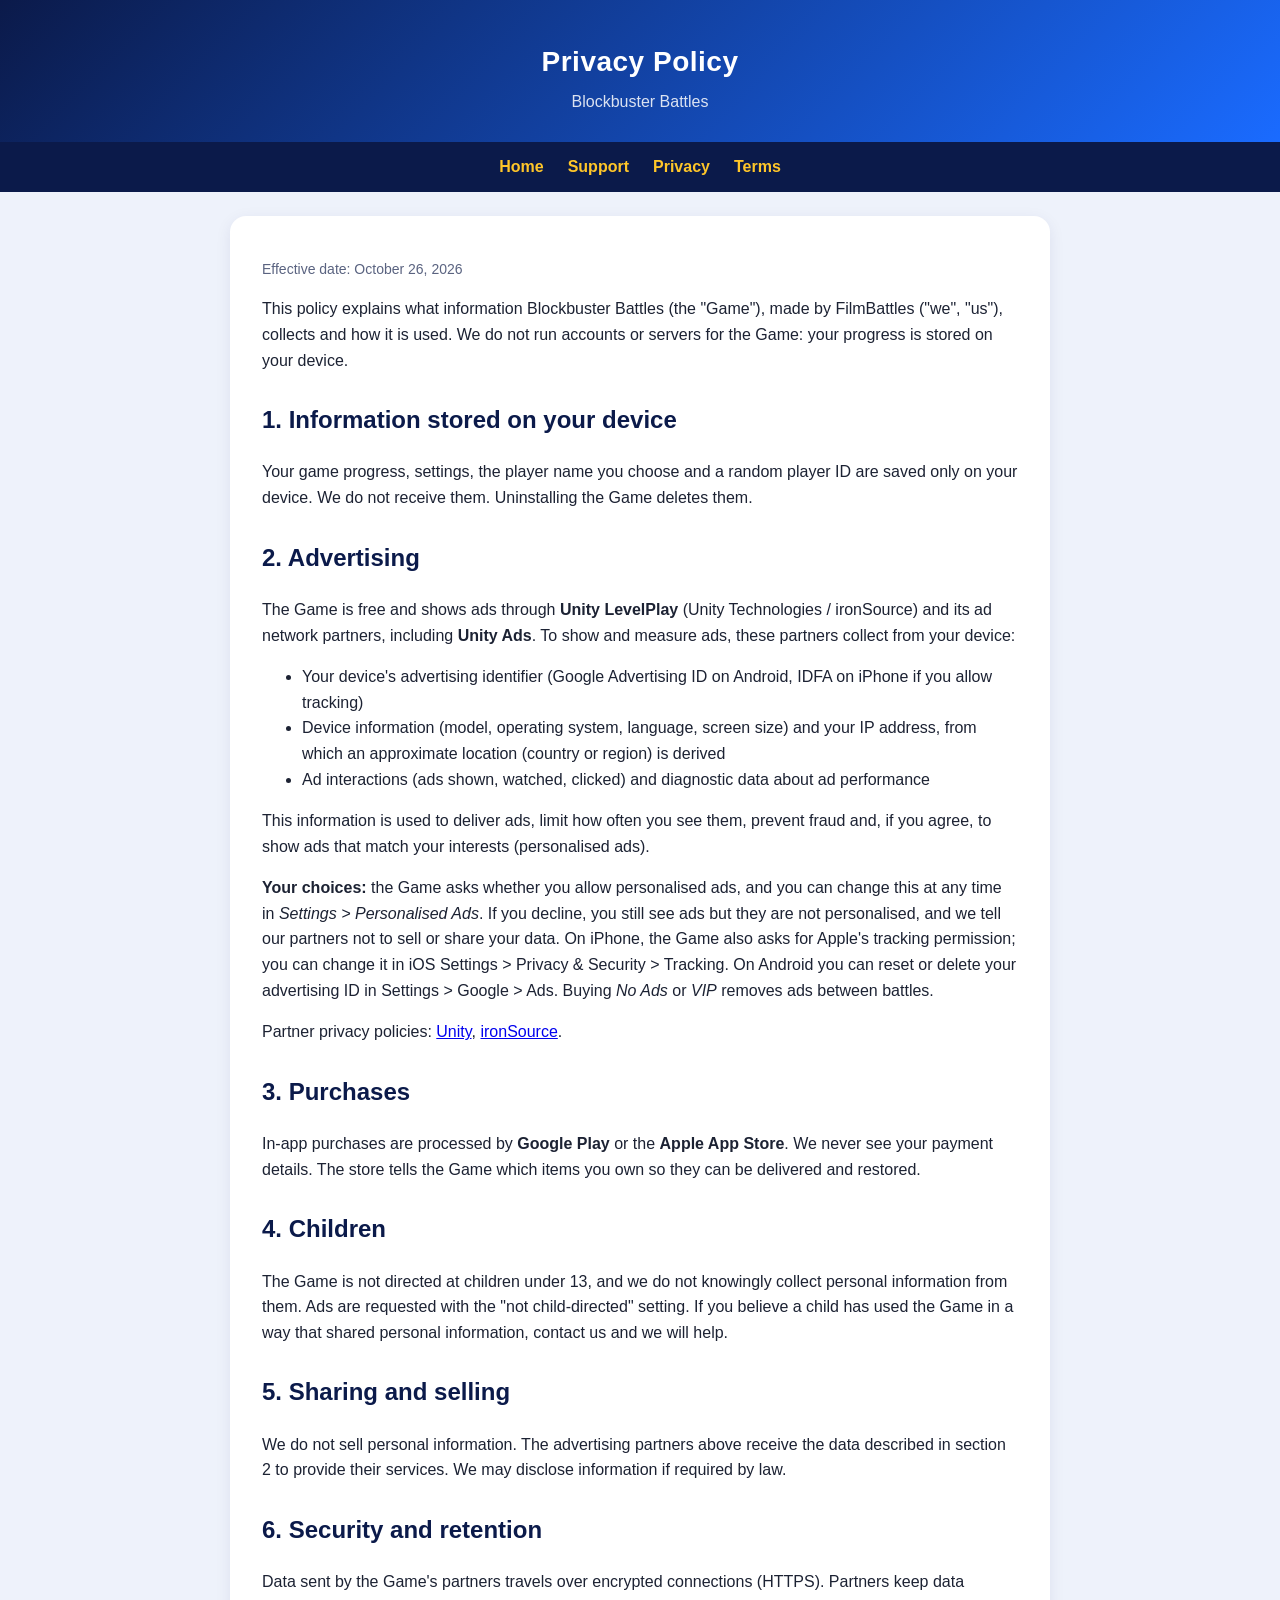
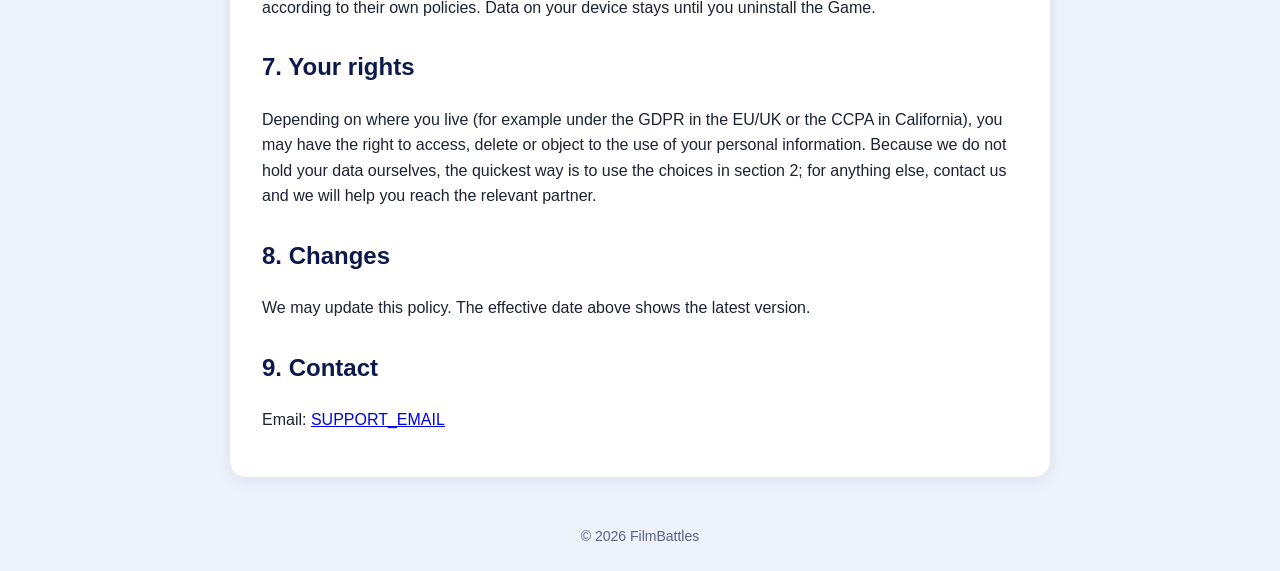
==== privacy.html @ 7f4b6ec8 "Add files via upload" ====
<!DOCTYPE html>
<html lang="en">
<head>
<meta charset="utf-8">
<meta name="viewport" content="width=device-width, initial-scale=1">
<title>Privacy Policy - Blockbuster Battles</title>
<link rel="stylesheet" href="style.css">
</head>
<body>
<header><h1>Privacy Policy</h1><p>Blockbuster Battles</p></header>
<nav><a href="index.html">Home</a><a href="support.html">Support</a><a href="privacy.html">Privacy</a><a href="terms.html">Terms</a></nav>
<main>
<p class="muted">Effective date: October 26, 2026</p>

<p>This policy explains what information Blockbuster Battles (the "Game"), made by FilmBattles ("we", "us"), collects
and how it is used. We do not run accounts or servers for the Game: your progress is stored on your device.</p>

<h2>1. Information stored on your device</h2>
<p>Your game progress, settings, the player name you choose and a random player ID are saved only on your device. We do not
receive them. Uninstalling the Game deletes them.</p>

<h2>2. Advertising</h2>
<p>The Game is free and shows ads through <strong>Unity LevelPlay</strong> (Unity Technologies / ironSource) and its
ad network partners, including <strong>Unity Ads</strong>. To show and measure ads, these partners collect from your
device:</p>
<ul>
  <li>Your device's advertising identifier (Google Advertising ID on Android, IDFA on iPhone if you allow tracking)</li>
  <li>Device information (model, operating system, language, screen size) and your IP address, from which an approximate
  location (country or region) is derived</li>
  <li>Ad interactions (ads shown, watched, clicked) and diagnostic data about ad performance</li>
</ul>
<p>This information is used to deliver ads, limit how often you see them, prevent fraud and, if you agree, to show ads
that match your interests (personalised ads).</p>
<p><strong>Your choices:</strong> the Game asks whether you allow personalised ads, and you can change this at any time in
<em>Settings &gt; Personalised Ads</em>. If you decline, you still see ads but they are not personalised, and we tell our
partners not to sell or share your data. On iPhone, the Game also asks for Apple's tracking permission; you can change it in
iOS Settings &gt; Privacy &amp; Security &gt; Tracking. On Android you can reset or delete your advertising ID in
Settings &gt; Google &gt; Ads. Buying <em>No Ads</em> or <em>VIP</em> removes ads between battles.</p>
<p>Partner privacy policies: <a href="https://unity.com/legal/game-player-and-app-user-privacy-policy">Unity</a>,
<a href="https://developers.is.com/ironsource-mobile/air/ironsource-mobile-privacy-policy/">ironSource</a>.</p>

<h2>3. Purchases</h2>
<p>In-app purchases are processed by <strong>Google Play</strong> or the <strong>Apple App Store</strong>. We never see
your payment details. The store tells the Game which items you own so they can be delivered and restored.</p>

<h2>4. Children</h2>
<p>The Game is not directed at children under 13, and we do not knowingly collect personal information from them. Ads are
requested with the "not child-directed" setting. If you believe a child has used the Game in a way that shared personal
information, contact us and we will help.</p>

<h2>5. Sharing and selling</h2>
<p>We do not sell personal information. The advertising partners above receive the data described in section 2 to provide
their services. We may disclose information if required by law.</p>

<h2>6. Security and retention</h2>
<p>Data sent by the Game's partners travels over encrypted connections (HTTPS). Partners keep data according to their own
policies. Data on your device stays until you uninstall the Game.</p>

<h2>7. Your rights</h2>
<p>Depending on where you live (for example under the GDPR in the EU/UK or the CCPA in California), you may have the right
to access, delete or object to the use of your personal information. Because we do not hold your data ourselves, the
quickest way is to use the choices in section 2; for anything else, contact us and we will help you reach the relevant
partner.</p>

<h2>8. Changes</h2>
<p>We may update this policy. The effective date above shows the latest version.</p>

<h2>9. Contact</h2>
<p>Email: <a href="mailto:SUPPORT_EMAIL">SUPPORT_EMAIL</a></p>
</main>
<footer>&copy; 2026 FilmBattles</footer>
</body>
</html>
---- style.css ----
:root { --navy: #0b1a4a; --blue: #1a6bff; --gold: #ffc629; --ink: #1c2233; }
* { box-sizing: border-box; }
body { margin: 0; font-family: "Segoe UI", Roboto, Helvetica, Arial, sans-serif; color: var(--ink); background: #eef2fb; line-height: 1.6; }
header { background: linear-gradient(135deg, var(--navy), var(--blue)); color: #fff; padding: 28px 20px; text-align: center; }
header img { width: 96px; height: 96px; border-radius: 22px; box-shadow: 0 6px 18px rgba(0,0,0,.35); }
header h1 { margin: 12px 0 4px; font-size: 28px; letter-spacing: .5px; }
header p { margin: 0; opacity: .85; }
nav { text-align: center; padding: 12px; background: var(--navy); }
nav a { color: var(--gold); margin: 0 12px; text-decoration: none; font-weight: 600; }
main { max-width: 820px; margin: 24px auto; background: #fff; padding: 28px 32px; border-radius: 16px; box-shadow: 0 4px 16px rgba(10,30,90,.08); }
h2 { color: var(--navy); margin-top: 28px; }
table { border-collapse: collapse; width: 100%; margin: 12px 0; }
th, td { border: 1px solid #d5dcef; padding: 8px 10px; text-align: left; vertical-align: top; }
th { background: #f2f5fd; }
.muted { color: #5a6380; font-size: 14px; }
footer { text-align: center; padding: 24px; color: #5a6380; font-size: 14px; }
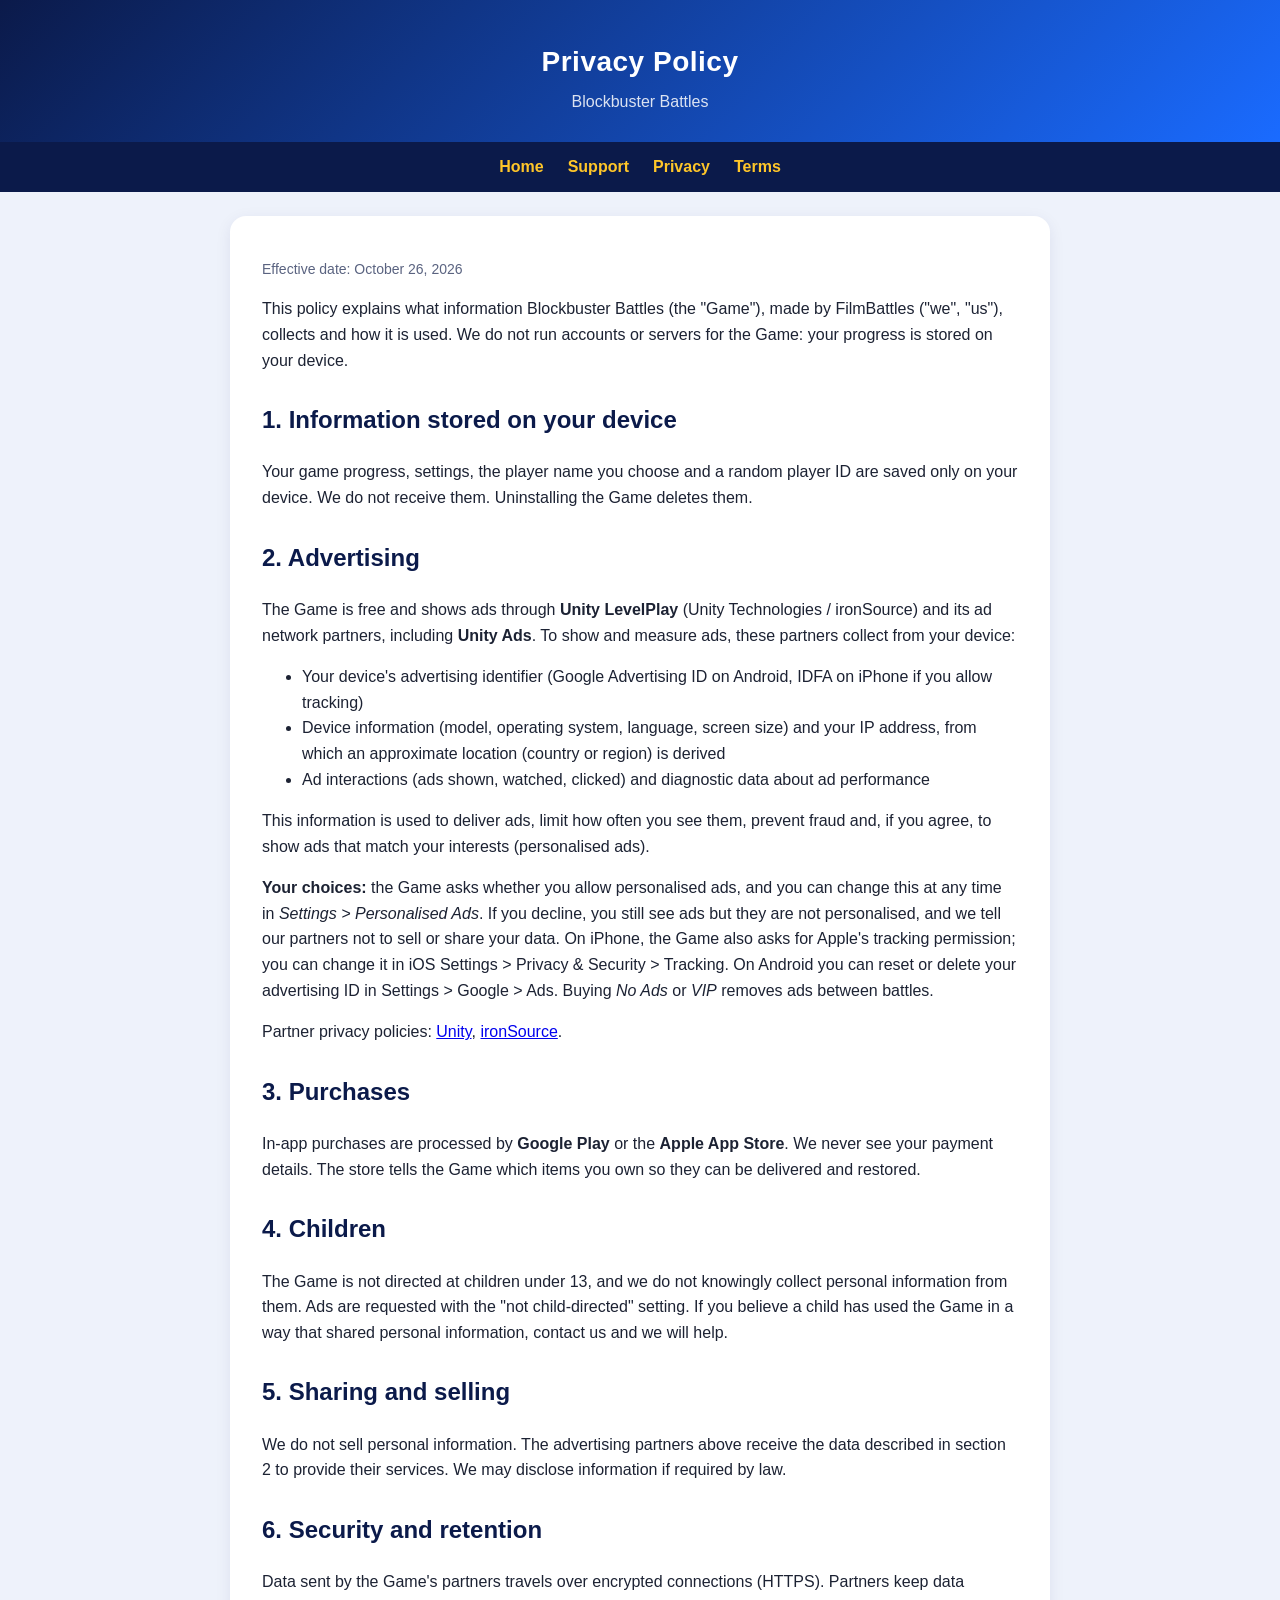
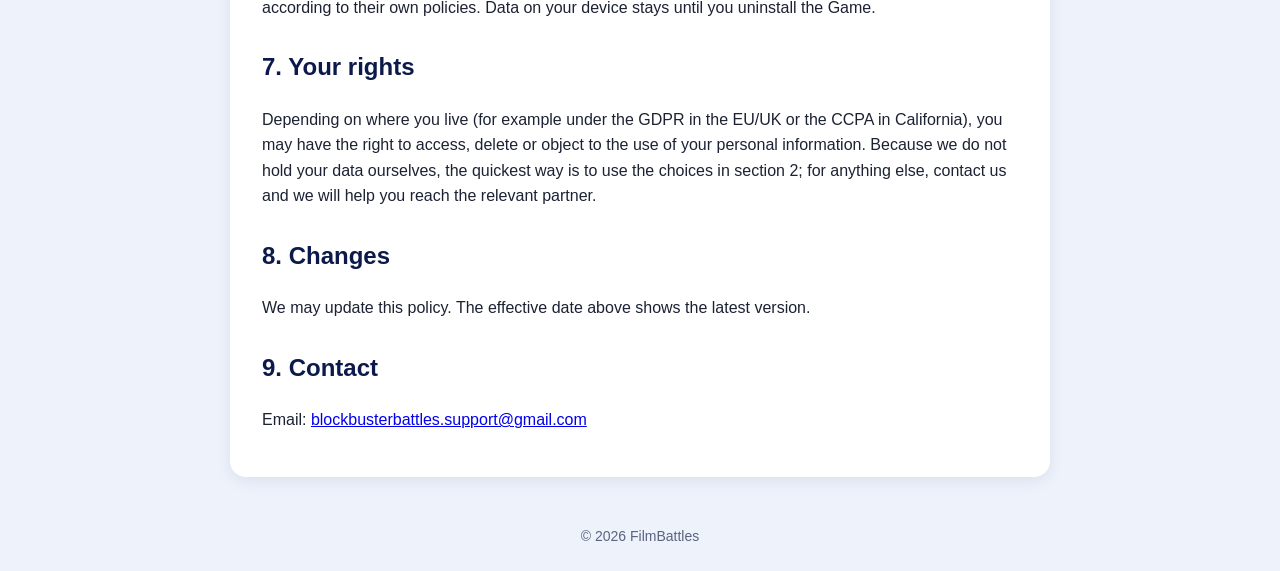
==== commit 9ed6f122: "Add files via upload" ====
--- a/privacy.html
+++ b/privacy.html
@@ -66,7 +66,7 @@
 <p>We may update this policy. The effective date above shows the latest version.</p>
 
 <h2>9. Contact</h2>
-<p>Email: <a href="mailto:SUPPORT_EMAIL">SUPPORT_EMAIL</a></p>
+<p>Email: <a href="mailto:blockbusterbattles.support@gmail.com">blockbusterbattles.support@gmail.com</a></p>
 </main>
 <footer>&copy; 2026 FilmBattles</footer>
 </body>
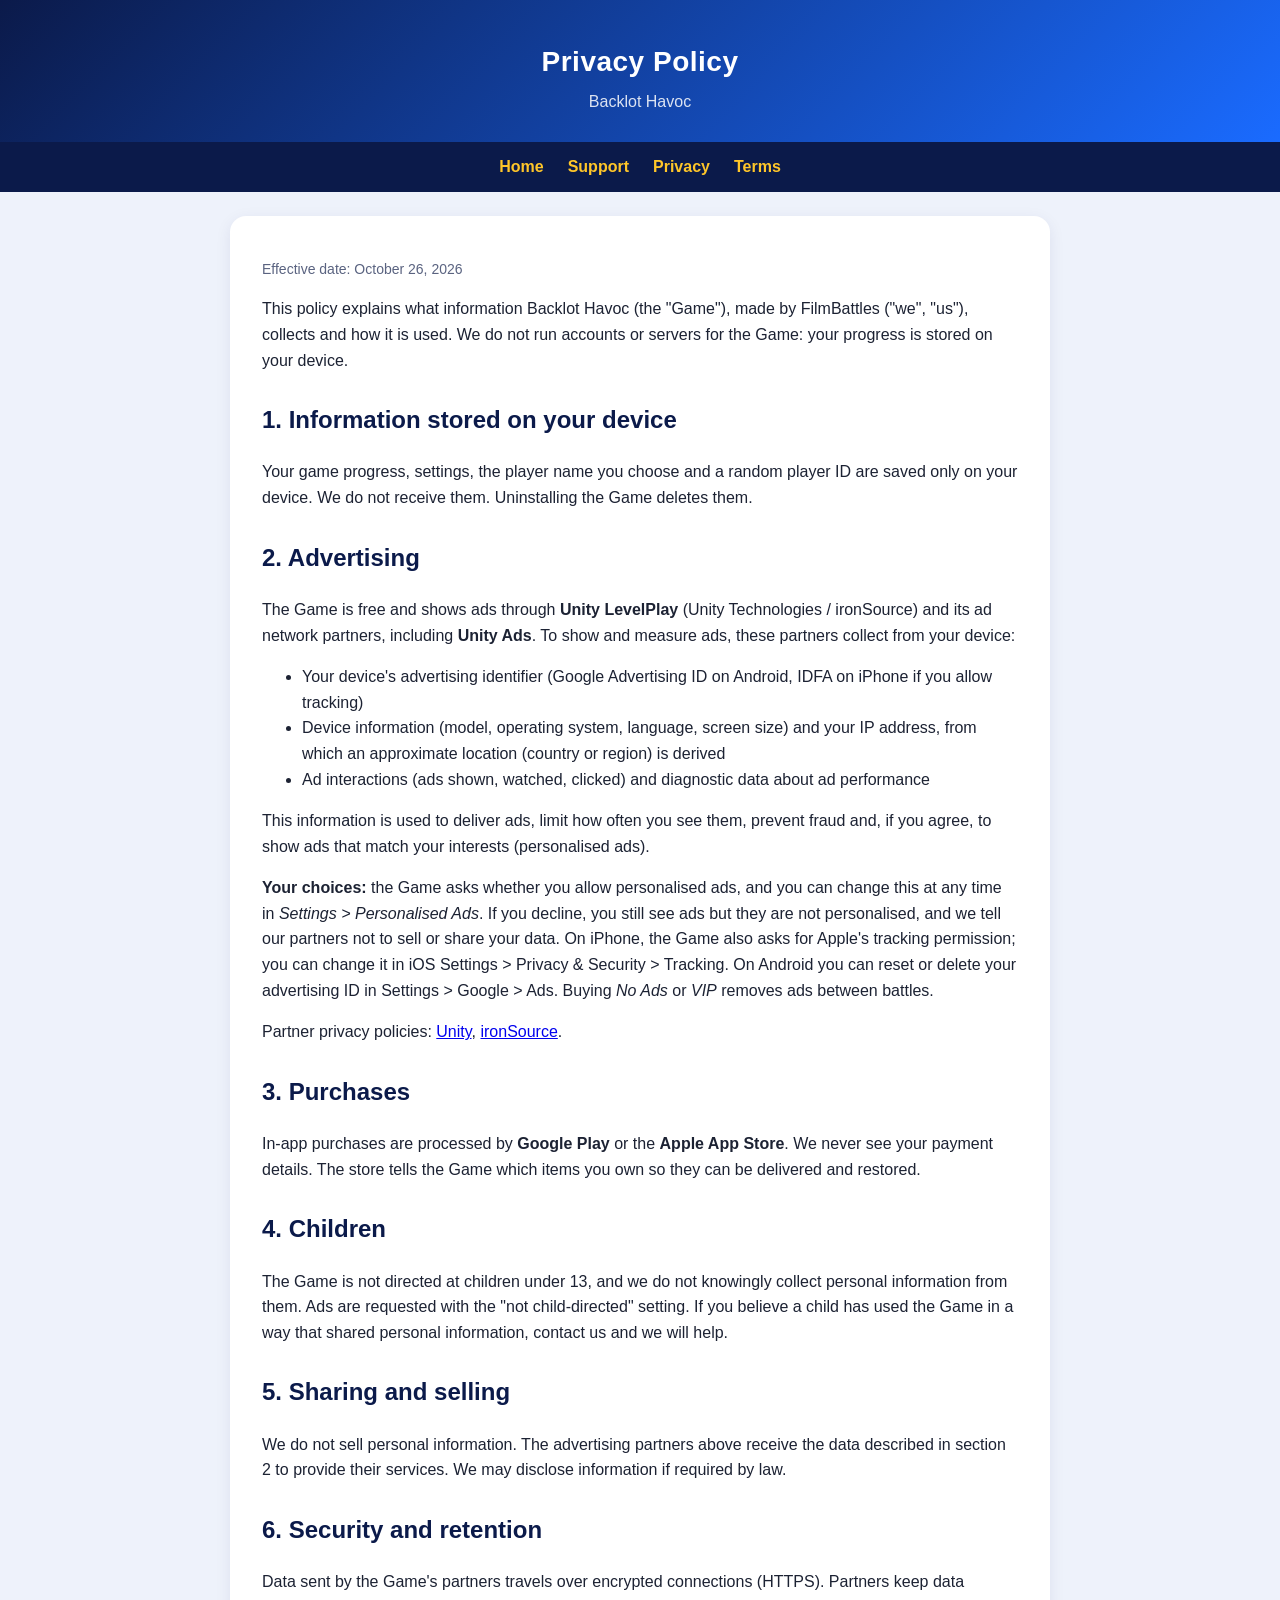
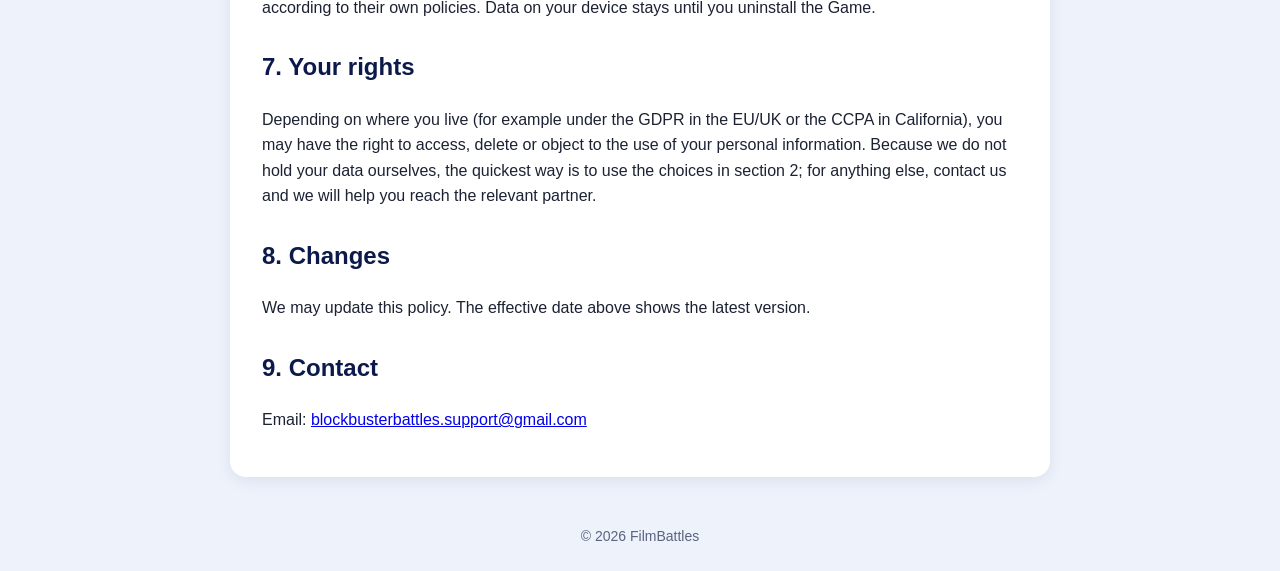
==== commit e6606df3: "Apply Backlot Havoc branding and document the campaign reboot" ====
--- a/privacy.html
+++ b/privacy.html
@@ -3,16 +3,16 @@
 <head>
 <meta charset="utf-8">
 <meta name="viewport" content="width=device-width, initial-scale=1">
-<title>Privacy Policy - Blockbuster Battles</title>
+<title>Privacy Policy - Backlot Havoc</title>
 <link rel="stylesheet" href="style.css">
 </head>
 <body>
-<header><h1>Privacy Policy</h1><p>Blockbuster Battles</p></header>
+<header><h1>Privacy Policy</h1><p>Backlot Havoc</p></header>
 <nav><a href="index.html">Home</a><a href="support.html">Support</a><a href="privacy.html">Privacy</a><a href="terms.html">Terms</a></nav>
 <main>
 <p class="muted">Effective date: October 26, 2026</p>
 
-<p>This policy explains what information Blockbuster Battles (the "Game"), made by FilmBattles ("we", "us"), collects
+<p>This policy explains what information Backlot Havoc (the "Game"), made by FilmBattles ("we", "us"), collects
 and how it is used. We do not run accounts or servers for the Game: your progress is stored on your device.</p>
 
 <h2>1. Information stored on your device</h2>
